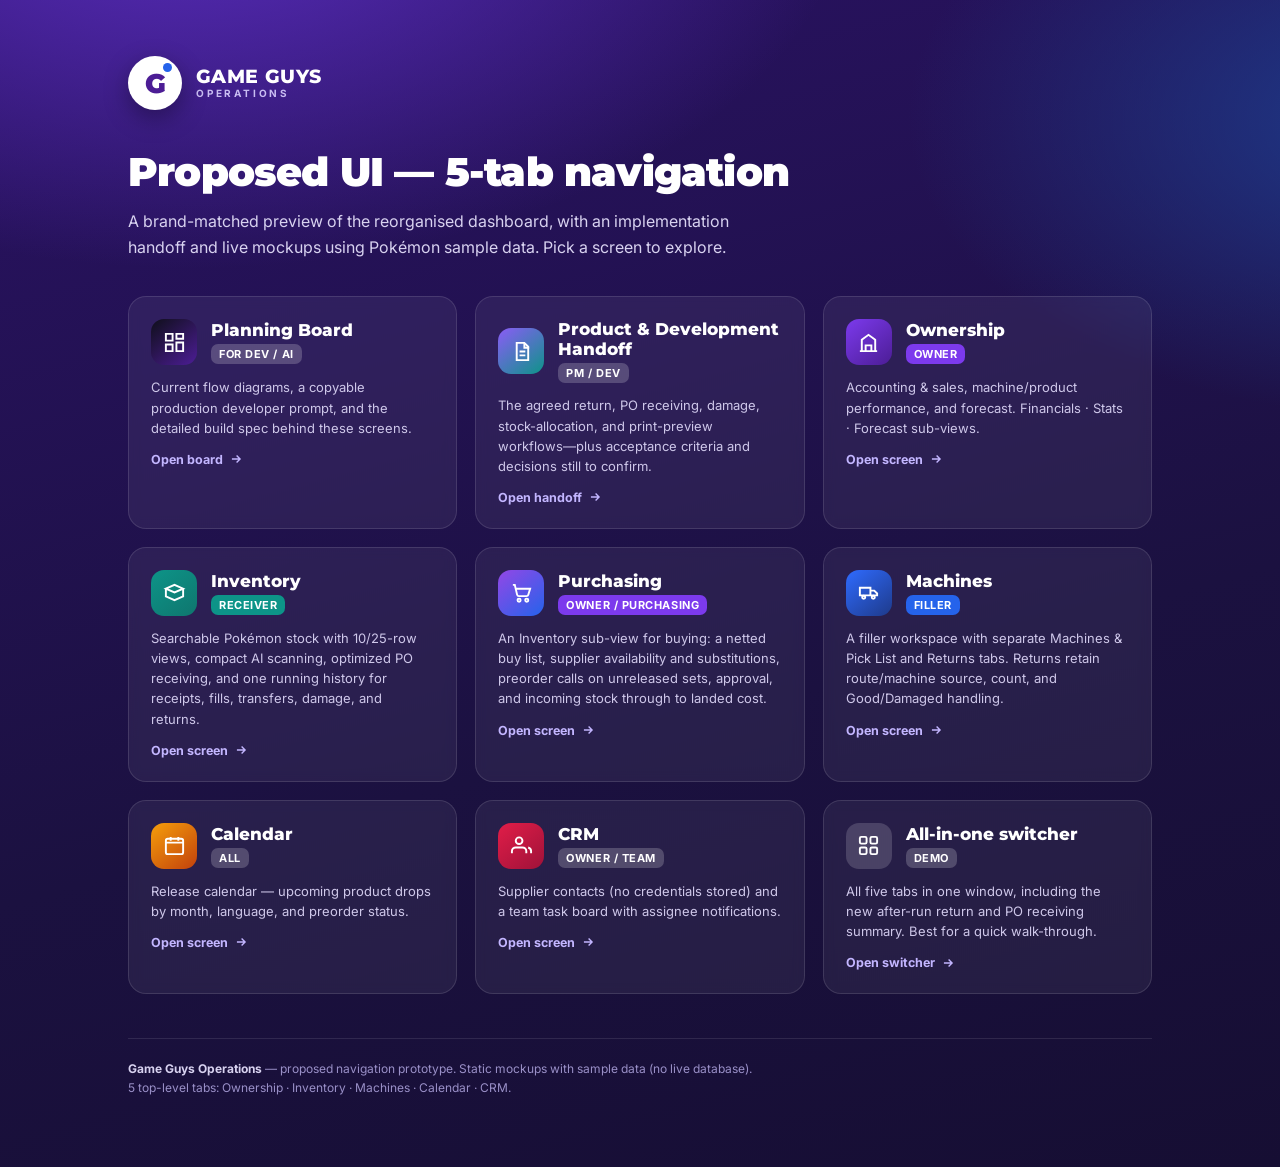
==== index.html @ aa7670f2 "Integrate purchasing flow and print notes" ====
<!DOCTYPE html>
<html lang="en">
<head>
<meta charset="utf-8" />
<meta name="viewport" content="width=device-width, initial-scale=1" />
<title>Game Guys Operations — Proposed UI</title>
<link rel="preconnect" href="https://fonts.googleapis.com">
<link rel="preconnect" href="https://fonts.gstatic.com" crossorigin>
<link href="https://fonts.googleapis.com/css2?family=Montserrat:wght@600;700;800;900&family=Inter:wght@400;500;600;700&display=swap" rel="stylesheet">
<style>
  :root{
    --purple:#6d28d9;--purple-2:#7c3aed;--purple-deep:#4c1d95;--indigo:#3b1d8f;
    --purple-soft:#f3efff;--purple-line:#e7ddfb;
    --blue:#2563eb;--blue-soft:#e8f0ff;
    --surface:#fff;--line:#e7e9ef;--fg:#1a1f39;--fg2:#5d6379;--fg3:#9a9fb2;
    --teal:#0d9488;--green:#16a34a;--amber:#f59e0b;
    --font:"Inter",-apple-system,BlinkMacSystemFont,"Segoe UI",sans-serif;
    --display:"Montserrat","Inter",-apple-system,"Segoe UI",sans-serif;
  }
  *{box-sizing:border-box}
  body{margin:0;min-height:100vh;font-family:var(--font);color:#fff;-webkit-font-smoothing:antialiased;
    background:radial-gradient(1200px 700px at 15% -10%,#5b2ec0 0,transparent 55%),
               radial-gradient(1000px 600px at 110% 10%,#1e3a8a 0,transparent 50%),
               linear-gradient(165deg,#2a1264,#1b1140 60%,#160e33)}
  .wrap{max-width:1080px;margin:0 auto;padding:56px 28px 70px}
  .brand{display:flex;align-items:center;gap:14px;margin-bottom:40px}
  .mark{width:54px;height:54px;border-radius:50%;background:#fff;display:flex;align-items:center;justify-content:center;position:relative;box-shadow:0 8px 24px rgba(0,0,0,.35)}
  .mark span{font-family:var(--display);font-weight:900;font-size:27px;color:var(--purple-deep)}
  .mark i{position:absolute;top:7px;right:10px;width:9px;height:9px;border-radius:50%;background:var(--blue)}
  .brand .nm{font-family:var(--display);font-weight:800;font-size:19px;letter-spacing:.02em;line-height:1.1}
  .brand .sb{font-size:10px;font-weight:700;letter-spacing:.28em;color:#c9bdf2}
  h1{font-family:var(--display);font-weight:900;font-size:40px;letter-spacing:-.02em;margin:0 0 12px;max-width:760px;line-height:1.08}
  .lede{font-size:16px;color:#d8d2f0;max-width:640px;line-height:1.6;margin-bottom:36px}
  .grid{display:grid;grid-template-columns:repeat(auto-fill,minmax(300px,1fr));gap:18px}
  a.card{display:block;text-decoration:none;color:inherit;background:rgba(255,255,255,.06);border:1px solid rgba(255,255,255,.12);border-radius:18px;padding:22px;backdrop-filter:blur(6px);transition:transform .15s ease,background .15s ease,border-color .15s ease}
  a.card:hover{transform:translateY(-3px);background:rgba(255,255,255,.11);border-color:rgba(255,255,255,.28)}
  .row{display:flex;align-items:center;gap:14px;margin-bottom:12px}
  .ic{width:46px;height:46px;border-radius:13px;display:flex;align-items:center;justify-content:center;flex:0 0 auto}
  .ic svg{width:23px;height:23px;stroke:#fff;fill:none;stroke-width:2}
  .i-own{background:linear-gradient(140deg,#7c3aed,#4c1d95)}
  .i-inv{background:linear-gradient(140deg,#0d9488,#0f766e)}
  .i-mac{background:linear-gradient(140deg,#2f6bff,#1e3a8a)}
  .i-misc{background:linear-gradient(140deg,#f59e0b,#c2410c)}
  .i-crm{background:linear-gradient(140deg,#e11d48,#9f1239)}
  .i-hand{background:linear-gradient(140deg,#8b5cf6,#0d9488)}
  .i-pur{background:linear-gradient(140deg,#9347e6,#2563eb)}
  .i-all{background:rgba(255,255,255,.16)}
  .tt{font-family:var(--display);font-weight:800;font-size:17px}
  .who{font-size:11px;font-weight:700;letter-spacing:.05em;padding:3px 8px;border-radius:7px;color:#fff;display:inline-block;margin-top:4px}
  .w-owner{background:var(--purple-2)}.w-recv{background:var(--teal)}.w-filler{background:var(--blue)}.w-all{background:rgba(255,255,255,.2)}
  .desc{font-size:13px;color:#cfc8ea;line-height:1.55}
  .go{display:inline-flex;align-items:center;gap:6px;font-size:12.5px;font-weight:700;color:#c3b6ff;margin-top:14px}
  .go svg{width:14px;height:14px;stroke:currentColor;fill:none;stroke-width:2.4}
  .foot{margin-top:44px;font-size:12px;color:#9a90c8;border-top:1px solid rgba(255,255,255,.1);padding-top:20px;line-height:1.6}
  .foot b{color:#d8d2f0}
  @media (max-width:620px){
    html,body{overflow-x:hidden;max-width:100%}
    .wrap{padding:34px 16px 50px;max-width:100%}
    h1{font-size:22px;overflow-wrap:anywhere;max-width:100%}
    .lede{font-size:14px;max-width:100%;overflow-wrap:anywhere}
    .brand{margin-bottom:24px;gap:10px}
    .mark{width:44px;height:44px}.mark span{font-size:22px}
    .grid{grid-template-columns:1fr}
    a.card{padding:16px;backdrop-filter:none}
    .desc{overflow-wrap:anywhere}
  }
</style>
</head>
<body>
<div class="wrap">
  <div class="brand">
    <div class="mark"><span>G</span><i></i></div>
    <div><div class="nm">GAME GUYS</div><div class="sb">OPERATIONS</div></div>
  </div>

  <h1>Proposed UI — 5-tab navigation</h1>
  <p class="lede">A brand-matched preview of the reorganised dashboard, with an implementation handoff and live mockups using Pokémon sample data. Pick a screen to explore.</p>

  <div class="grid">
    <a class="card" href="board.html">
      <div class="row"><div class="ic" style="background:linear-gradient(140deg,#0f0f1a,#4c1d95)"><svg viewBox="0 0 24 24"><path d="M3 3h7v7H3zM14 3h7v5h-7zM14 12h7v9h-7zM3 14h7v7H3z"/></svg></div>
        <div><div class="tt">Planning Board</div><span class="who w-all">FOR DEV / AI</span></div></div>
      <div class="desc">Current flow diagrams, a copyable production developer prompt, and the detailed build spec behind these screens.</div>
      <span class="go">Open board <svg viewBox="0 0 24 24"><path d="M5 12h14M13 6l6 6-6 6"/></svg></span>
    </a>

    <a class="card" href="handoff.html">
      <div class="row"><div class="ic i-hand"><svg viewBox="0 0 24 24"><path d="M7 3h8l4 4v14H7z"/><path d="M15 3v5h5M10 12h6M10 16h6"/></svg></div>
        <div><div class="tt">Product &amp; Development Handoff</div><span class="who w-all">PM / DEV</span></div></div>
      <div class="desc">The agreed return, PO receiving, damage, stock-allocation, and print-preview workflows—plus acceptance criteria and decisions still to confirm.</div>
      <span class="go">Open handoff <svg viewBox="0 0 24 24"><path d="M5 12h14M13 6l6 6-6 6"/></svg></span>
    </a>

    <a class="card" href="ownership.html">
      <div class="row"><div class="ic i-own"><svg viewBox="0 0 24 24"><path d="M3 21h18M5 21V9l7-5 7 5v12M9 21v-6h6v6"/></svg></div>
        <div><div class="tt">Ownership</div><span class="who w-owner">OWNER</span></div></div>
      <div class="desc">Accounting &amp; sales, machine/product performance, and forecast. Financials · Stats · Forecast sub-views.</div>
      <span class="go">Open screen <svg viewBox="0 0 24 24"><path d="M5 12h14M13 6l6 6-6 6"/></svg></span>
    </a>

    <a class="card" href="inventory.html">
      <div class="row"><div class="ic i-inv"><svg viewBox="0 0 24 24"><path d="M3 8l9-4 9 4-9 4-9-4zM3 8v8l9 4 9-4V8"/></svg></div>
        <div><div class="tt">Inventory</div><span class="who w-recv">RECEIVER</span></div></div>
      <div class="desc">Searchable Pokémon stock with 10/25-row views, compact AI scanning, optimized PO receiving, and one running history for receipts, fills, transfers, damage, and returns.</div>
      <span class="go">Open screen <svg viewBox="0 0 24 24"><path d="M5 12h14M13 6l6 6-6 6"/></svg></span>
    </a>

    <a class="card" href="purchasing-flow.html">
      <div class="row"><div class="ic i-pur"><svg viewBox="0 0 24 24"><path d="M3 4h2l2.4 10.2a2 2 0 0 0 2 1.6h7.7a2 2 0 0 0 2-1.5L21 8H6"/><circle cx="9.5" cy="20" r="1.6"/><circle cx="17.5" cy="20" r="1.6"/></svg></div>
        <div><div class="tt">Purchasing</div><span class="who w-owner">OWNER / PURCHASING</span></div></div>
      <div class="desc">An Inventory sub-view for buying: a netted buy list, supplier availability and substitutions, preorder calls on unreleased sets, approval, and incoming stock through to landed cost.</div>
      <span class="go">Open screen <svg viewBox="0 0 24 24"><path d="M5 12h14M13 6l6 6-6 6"/></svg></span>
    </a>

    <a class="card" href="machines.html">
      <div class="row"><div class="ic i-mac"><svg viewBox="0 0 24 24"><path d="M3 7h11v8H3zM14 10h4l3 3v2h-7z"/><circle cx="7" cy="17" r="1.6"/><circle cx="17" cy="17" r="1.6"/></svg></div>
        <div><div class="tt">Machines</div><span class="who w-filler">FILLER</span></div></div>
      <div class="desc">A filler workspace with separate Machines &amp; Pick List and Returns tabs. Returns retain route/machine source, count, and Good/Damaged handling.</div>
      <span class="go">Open screen <svg viewBox="0 0 24 24"><path d="M5 12h14M13 6l6 6-6 6"/></svg></span>
    </a>

    <a class="card" href="miscellaneous.html">
      <div class="row"><div class="ic i-misc"><svg viewBox="0 0 24 24"><rect x="3" y="5" width="18" height="16" rx="2"/><path d="M3 9h18M8 3v4M16 3v4"/></svg></div>
        <div><div class="tt">Calendar</div><span class="who w-all">ALL</span></div></div>
      <div class="desc">Release calendar — upcoming product drops by month, language, and preorder status.</div>
      <span class="go">Open screen <svg viewBox="0 0 24 24"><path d="M5 12h14M13 6l6 6-6 6"/></svg></span>
    </a>

    <a class="card" href="crm.html">
      <div class="row"><div class="ic i-crm"><svg viewBox="0 0 24 24"><path d="M17 20v-2a4 4 0 0 0-4-4H6a4 4 0 0 0-4 4v2"/><circle cx="9.5" cy="7" r="3.5"/><path d="M22 20v-2a4 4 0 0 0-3-3.9"/></svg></div>
        <div><div class="tt">CRM</div><span class="who w-all">OWNER / TEAM</span></div></div>
      <div class="desc">Supplier contacts (no credentials stored) and a team task board with assignee notifications.</div>
      <span class="go">Open screen <svg viewBox="0 0 24 24"><path d="M5 12h14M13 6l6 6-6 6"/></svg></span>
    </a>

    <a class="card" href="all-in-one.html">
      <div class="row"><div class="ic i-all"><svg viewBox="0 0 24 24"><rect x="3" y="3" width="7" height="7" rx="1.5"/><rect x="14" y="3" width="7" height="7" rx="1.5"/><rect x="3" y="14" width="7" height="7" rx="1.5"/><rect x="14" y="14" width="7" height="7" rx="1.5"/></svg></div>
        <div><div class="tt">All-in-one switcher</div><span class="who w-all">DEMO</span></div></div>
      <div class="desc">All five tabs in one window, including the new after-run return and PO receiving summary. Best for a quick walk-through.</div>
      <span class="go">Open switcher <svg viewBox="0 0 24 24"><path d="M5 12h14M13 6l6 6-6 6"/></svg></span>
    </a>
  </div>

  <div class="foot">
    <b>Game Guys Operations</b> — proposed navigation prototype. Static mockups with sample data (no live database).<br>
    5 top-level tabs: Ownership · Inventory · Machines · Calendar · CRM.
  </div>
</div>
</body>
</html>
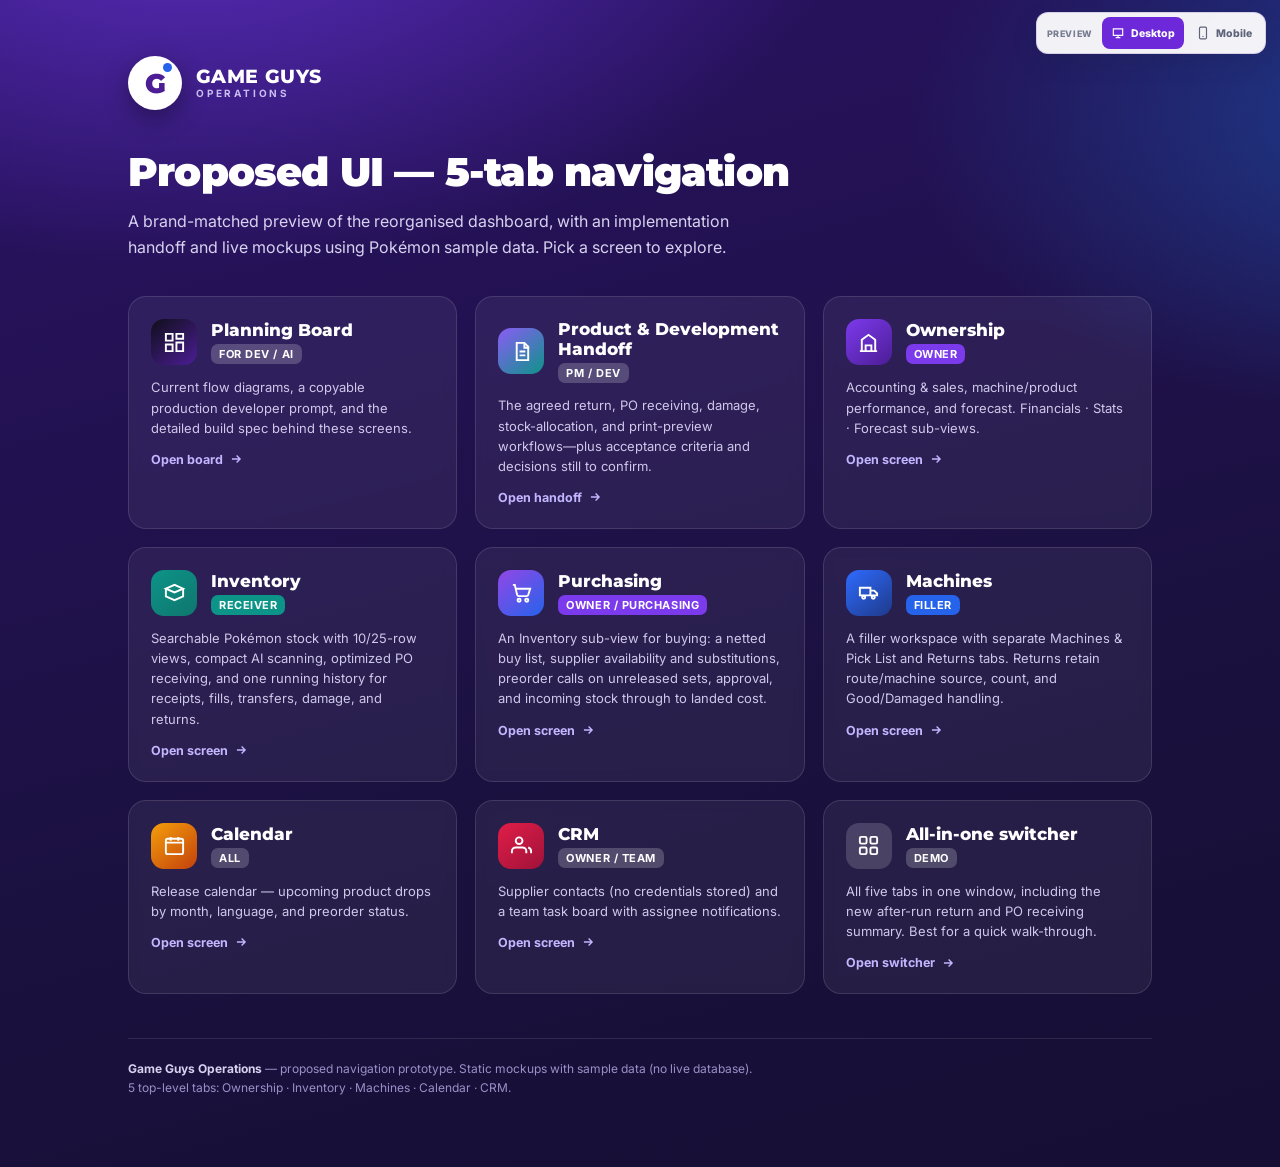
==== commit b565bc4a: "Add responsive desktop and mobile proposal views" ====
--- a/index.html
+++ b/index.html
@@ -7,6 +7,8 @@
 <link rel="preconnect" href="https://fonts.googleapis.com">
 <link rel="preconnect" href="https://fonts.gstatic.com" crossorigin>
 <link href="https://fonts.googleapis.com/css2?family=Montserrat:wght@600;700;800;900&family=Inter:wght@400;500;600;700&display=swap" rel="stylesheet">
+<link rel="stylesheet" href="device-preview.css">
+<script src="device-preview.js" defer></script>
 <style>
   :root{
     --purple:#6d28d9;--purple-2:#7c3aed;--purple-deep:#4c1d95;--indigo:#3b1d8f;
@@ -105,7 +107,7 @@
       <span class="go">Open screen <svg viewBox="0 0 24 24"><path d="M5 12h14M13 6l6 6-6 6"/></svg></span>
     </a>
 
-    <a class="card" href="purchasing-flow.html">
+    <a class="card" href="inventory.html#purchasing">
       <div class="row"><div class="ic i-pur"><svg viewBox="0 0 24 24"><path d="M3 4h2l2.4 10.2a2 2 0 0 0 2 1.6h7.7a2 2 0 0 0 2-1.5L21 8H6"/><circle cx="9.5" cy="20" r="1.6"/><circle cx="17.5" cy="20" r="1.6"/></svg></div>
         <div><div class="tt">Purchasing</div><span class="who w-owner">OWNER / PURCHASING</span></div></div>
       <div class="desc">An Inventory sub-view for buying: a netted buy list, supplier availability and substitutions, preorder calls on unreleased sets, approval, and incoming stock through to landed cost.</div>
--- a/device-preview.css
+++ b/device-preview.css
@@ -0,0 +1,214 @@
+:root{
+  --device-preview-purple:#6d28d9;
+  --device-preview-ink:#1a1f39;
+  --device-preview-line:#ddd8eb;
+}
+
+.device-preview-switch{
+  position:fixed;
+  top:12px;
+  right:14px;
+  z-index:95;
+  display:flex;
+  align-items:center;
+  gap:3px;
+  padding:4px;
+  border:1px solid rgba(76,29,149,.16);
+  border-radius:12px;
+  background:rgba(255,255,255,.94);
+  box-shadow:0 8px 24px rgba(26,31,57,.16);
+  backdrop-filter:blur(10px);
+  font-family:"Inter",-apple-system,BlinkMacSystemFont,"Segoe UI",sans-serif;
+}
+.device-preview-switch::before{
+  content:"Preview";
+  padding:0 6px;
+  color:#777d91;
+  font-size:9px;
+  font-weight:800;
+  letter-spacing:.07em;
+  text-transform:uppercase;
+}
+.device-preview-switch button{
+  display:inline-flex;
+  min-height:32px;
+  align-items:center;
+  gap:6px;
+  border:0;
+  border-radius:8px;
+  background:transparent;
+  color:#5d6379;
+  padding:7px 9px;
+  font:800 10.5px "Inter",-apple-system,BlinkMacSystemFont,"Segoe UI",sans-serif;
+  cursor:pointer;
+}
+.device-preview-switch button svg{width:14px;height:14px;fill:none;stroke:currentColor;stroke-width:2}
+.device-preview-switch button:hover{background:#f3efff;color:var(--device-preview-purple)}
+.device-preview-switch button[aria-pressed="true"]{background:var(--device-preview-purple);color:#fff}
+
+.device-preview-stage{
+  position:fixed;
+  inset:0;
+  z-index:90;
+  display:grid;
+  place-items:center;
+  padding:64px 20px 22px;
+  background:
+    radial-gradient(900px 460px at 20% -10%,rgba(109,40,217,.18),transparent 60%),
+    #e9eaf0;
+}
+.device-preview-frame{
+  width:390px;
+  max-width:100%;
+  height:calc(100vh - 92px);
+  min-height:560px;
+  max-height:844px;
+  overflow:hidden;
+  border:8px solid #1e2030;
+  border-radius:30px;
+  background:#fff;
+  box-shadow:0 26px 70px rgba(24,20,45,.35);
+}
+.device-preview-frame iframe{display:block;width:100%;height:100%;border:0;background:#eef0f5}
+.device-preview-caption{
+  position:absolute;
+  left:18px;
+  bottom:18px;
+  max-width:250px;
+  color:#666b7e;
+  font:600 10.5px/1.45 "Inter",-apple-system,BlinkMacSystemFont,"Segoe UI",sans-serif;
+}
+.device-preview-caption b{display:block;color:var(--device-preview-ink);font-size:11.5px;margin-bottom:2px}
+body.device-preview-active{overflow:hidden!important}
+html.device-embed .device-preview-switch{display:none!important}
+
+@media print{
+  .device-preview-switch,.device-preview-stage{display:none!important}
+}
+
+@media (max-width:860px){
+  .device-preview-switch{display:none}
+  .side{
+    width:100%;
+    max-width:100vw;
+    overflow:hidden!important;
+  }
+  .side .nav{
+    min-width:0;
+    overflow-x:auto;
+    overscroll-behavior-x:contain;
+    scrollbar-width:none;
+    -webkit-overflow-scrolling:touch;
+  }
+  .side .nav::-webkit-scrollbar,.subtabs::-webkit-scrollbar,.machine-tabs::-webkit-scrollbar{display:none}
+  .subtabs,.machine-tabs{
+    max-width:100%;
+    overflow-x:auto;
+    overscroll-behavior-x:contain;
+    scrollbar-width:none;
+    scroll-snap-type:x proximity;
+  }
+  .subtabs button,.subtabs a,.machine-tabs button{scroll-snap-align:start}
+  .head-actions{max-width:100%}
+  button,a,select,input{touch-action:manipulation}
+  .tw,.stock-table-wrap,.history-table-wrap,.edit-table,.receipt-table{
+    max-width:100%;
+    overflow-x:auto!important;
+    -webkit-overflow-scrolling:touch;
+  }
+  .tw::after,.stock-table-wrap::after,.history-table-wrap::after{
+    content:"Swipe table to see more →";
+    display:block;
+    position:sticky;
+    left:0;
+    width:max-content;
+    padding:7px 11px 9px;
+    color:#8a8fa1;
+    font-size:9px;
+    font-weight:700;
+  }
+  .modal-overlay,.scan-overlay{overscroll-behavior:contain}
+}
+
+@media (max-width:520px){
+  .content{padding:12px!important}
+  .head{gap:10px!important}
+  .head-actions{width:100%;display:grid!important;grid-template-columns:1fr 1fr!important;gap:7px!important}
+  .head-actions>*{min-width:0;justify-content:center}
+  .head-actions .syncchip{grid-column:1/-1}
+  .card{padding:14px;border-radius:13px}
+  .subtabs{margin-bottom:14px!important}
+  .subtabs button,.subtabs a,.machine-tabs button{min-height:42px;padding:10px 12px!important}
+  .modal-overlay,.scan-overlay{
+    align-items:flex-end!important;
+    padding:0!important;
+  }
+  .modal-card,.scan-dialog{
+    width:100%!important;
+    max-height:92dvh!important;
+    border-radius:18px 18px 0 0!important;
+  }
+  .modal-head,.scan-dialog-head{padding:15px!important}
+  .modal-body,.scan-dialog-body{padding:15px!important}
+  .modal-actions,.scan-dialog-actions{display:grid!important;grid-template-columns:1fr 1fr!important}
+  .modal-actions button,.scan-dialog-actions button{min-height:42px}
+  .po-workspace{border-radius:13px}
+  .po-tabs{overflow-x:auto;padding:0 10px!important;scrollbar-width:none}
+  .po-tabs button{white-space:nowrap;min-height:42px}
+  .panel-actions{align-items:stretch!important}
+  .panel-actions button{min-height:42px}
+  .allocation-edit{min-width:160px}
+  .device-preview-caption{display:none}
+  .device-card-wrap{overflow:visible!important}
+  .device-card-wrap::after{display:none!important}
+  .device-card-table,
+  .device-card-table>tbody{
+    display:block!important;
+    width:100%!important;
+    min-width:0!important;
+    overflow:visible!important;
+    white-space:normal!important;
+  }
+  .device-card-table>thead{display:none!important}
+  .device-card-table>tbody>tr{
+    display:grid;
+    grid-template-columns:minmax(0,1fr) minmax(112px,.65fr);
+    gap:0 12px;
+    margin:0;
+    padding:12px 13px;
+    border-top:1px solid #eef0f4;
+    background:#fff;
+  }
+  .device-card-table>tbody>tr[hidden],
+  .device-card-table>tbody>tr.hide{display:none!important}
+  .device-card-table>tbody>tr>td{
+    display:flex!important;
+    min-width:0;
+    align-items:flex-start;
+    justify-content:space-between;
+    gap:10px;
+    border:0!important;
+    padding:7px 0!important;
+    text-align:right!important;
+    white-space:normal!important;
+  }
+  .device-card-table>tbody>tr>td::before{
+    content:attr(data-device-label);
+    flex:0 0 auto;
+    color:#9a9fb2;
+    font:800 8.5px/1.35 "Inter",-apple-system,BlinkMacSystemFont,"Segoe UI",sans-serif;
+    letter-spacing:.04em;
+    text-align:left;
+    text-transform:uppercase;
+  }
+  .device-card-table>tbody>tr>td:first-child,
+  .device-card-table>tbody>tr>td.device-card-wide{
+    grid-column:1/-1;
+    text-align:left!important;
+  }
+  .device-card-table>tbody>tr>td:first-child::before,
+  .device-card-table>tbody>tr>td.device-card-wide::before{display:none}
+  .device-card-table .stock-group-row{display:block!important;background:#f5f1ff}
+  .device-card-table .stock-group-row td{display:block!important;text-align:left!important}
+  .device-card-table .btn-row,.device-card-table .po-actions{justify-content:flex-end;flex-wrap:wrap}
+}
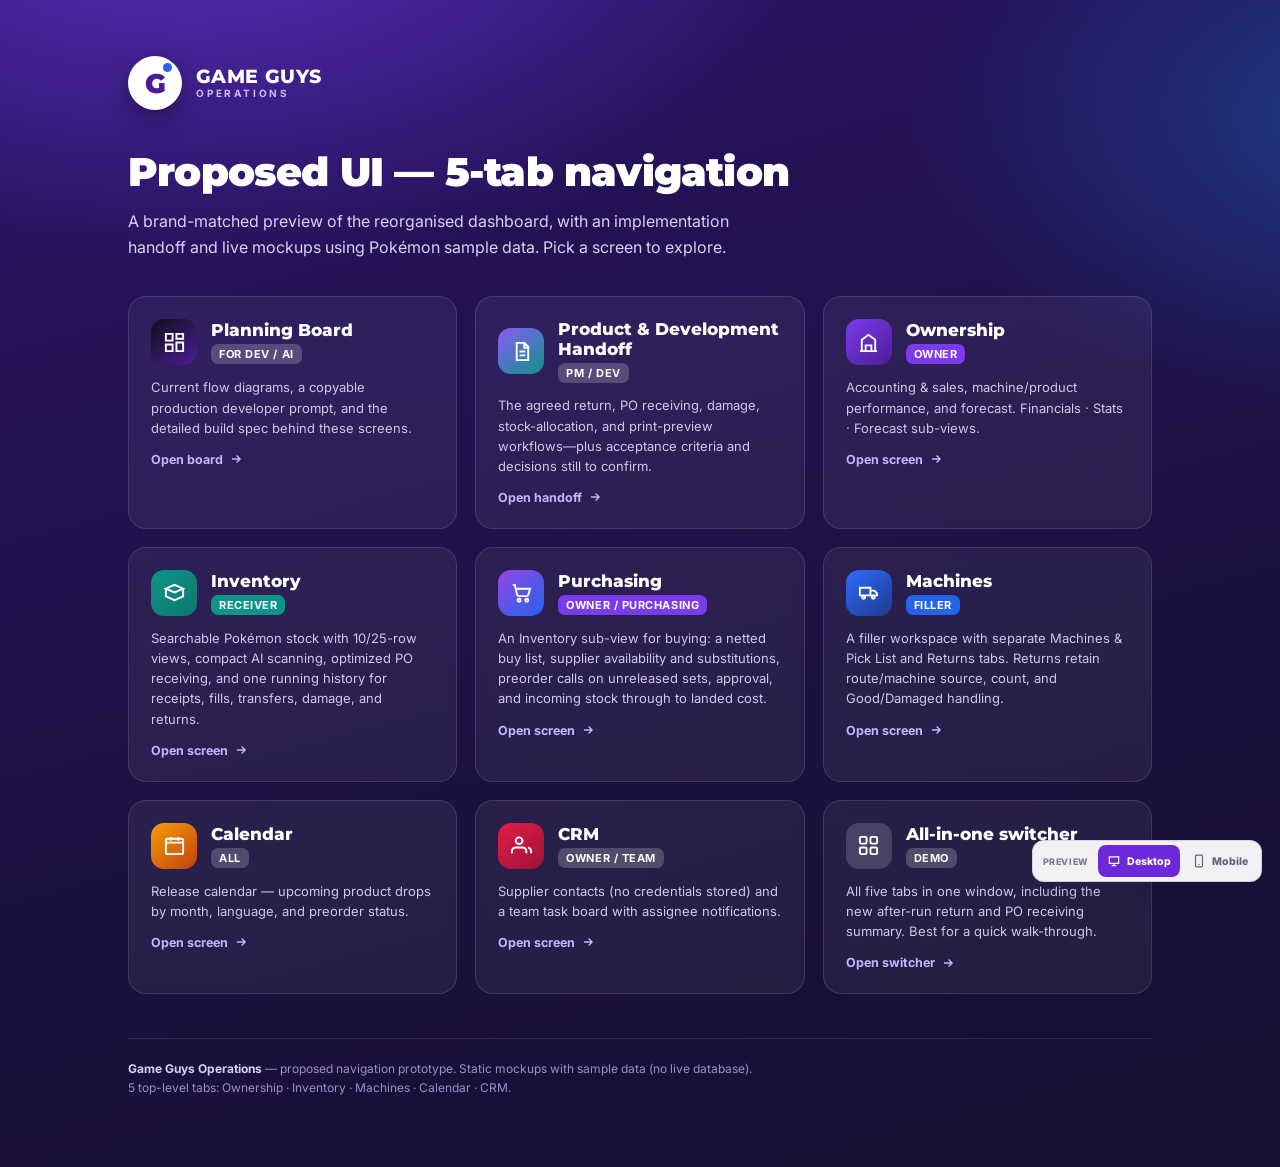
==== commit af5f4e48: "Rework mobile navigation and task layouts" ====
--- a/index.html
+++ b/index.html
@@ -7,8 +7,6 @@
 <link rel="preconnect" href="https://fonts.googleapis.com">
 <link rel="preconnect" href="https://fonts.gstatic.com" crossorigin>
 <link href="https://fonts.googleapis.com/css2?family=Montserrat:wght@600;700;800;900&family=Inter:wght@400;500;600;700&display=swap" rel="stylesheet">
-<link rel="stylesheet" href="device-preview.css">
-<script src="device-preview.js" defer></script>
 <style>
   :root{
     --purple:#6d28d9;--purple-2:#7c3aed;--purple-deep:#4c1d95;--indigo:#3b1d8f;
@@ -67,6 +65,8 @@
     .desc{overflow-wrap:anywhere}
   }
 </style>
+<link rel="stylesheet" href="device-preview.css">
+<script src="device-preview.js" defer></script>
 </head>
 <body>
 <div class="wrap">
--- a/device-preview.css
+++ b/device-preview.css
@@ -6,8 +6,8 @@
 
 .device-preview-switch{
   position:fixed;
-  top:12px;
-  right:14px;
+  right:18px;
+  bottom:18px;
   z-index:95;
   display:flex;
   align-items:center;
@@ -88,69 +88,65 @@
 
 @media (max-width:860px){
   .device-preview-switch{display:none}
-  .side{
-    width:100%;
-    max-width:100vw;
-    overflow:hidden!important;
-  }
-  .side .nav{
-    min-width:0;
-    overflow-x:auto;
-    overscroll-behavior-x:contain;
-    scrollbar-width:none;
-    -webkit-overflow-scrolling:touch;
-  }
+  .side{width:100%;max-width:100vw;overflow:hidden!important}
+  .side .nav{min-width:0;overflow-x:auto;overscroll-behavior-x:contain;scrollbar-width:none;-webkit-overflow-scrolling:touch}
   .side .nav::-webkit-scrollbar,.subtabs::-webkit-scrollbar,.machine-tabs::-webkit-scrollbar{display:none}
-  .subtabs,.machine-tabs{
-    max-width:100%;
-    overflow-x:auto;
-    overscroll-behavior-x:contain;
-    scrollbar-width:none;
-    scroll-snap-type:x proximity;
-  }
+  .subtabs,.machine-tabs{max-width:100%;overflow-x:auto;overscroll-behavior-x:contain;scrollbar-width:none;scroll-snap-type:x proximity}
   .subtabs button,.subtabs a,.machine-tabs button{scroll-snap-align:start}
   .head-actions{max-width:100%}
   button,a,select,input{touch-action:manipulation}
-  .tw,.stock-table-wrap,.history-table-wrap,.edit-table,.receipt-table{
-    max-width:100%;
-    overflow-x:auto!important;
-    -webkit-overflow-scrolling:touch;
-  }
-  .tw::after,.stock-table-wrap::after,.history-table-wrap::after{
-    content:"Swipe table to see more →";
-    display:block;
-    position:sticky;
-    left:0;
-    width:max-content;
-    padding:7px 11px 9px;
-    color:#8a8fa1;
-    font-size:9px;
-    font-weight:700;
-  }
+  .tw,.stock-table-wrap,.history-table-wrap,.edit-table,.receipt-table{max-width:100%;overflow-x:auto!important;-webkit-overflow-scrolling:touch}
+  .tw::after,.stock-table-wrap::after,.history-table-wrap::after{content:"Swipe table to see more ->";display:block;position:sticky;left:0;width:max-content;padding:7px 11px 9px;color:#8a8fa1;font-size:9px;font-weight:700}
   .modal-overlay,.scan-overlay{overscroll-behavior:contain}
 }
 
+@media (max-width:700px){
+  html,body{max-width:100%;overflow-x:hidden!important}
+  .app{min-height:100dvh}
+  .side{position:sticky!important;top:0;z-index:70!important;display:flex;min-height:54px;padding:9px 14px!important;overflow:visible!important;box-shadow:0 5px 18px rgba(28,14,58,.18)}
+  .side .logo{gap:9px!important}
+  .side .logo .mark{width:34px!important;height:34px!important}
+  .side .logo .nm{font-size:12px!important;letter-spacing:.04em}
+  .side .nav{position:fixed;left:0;right:0;bottom:0;z-index:85;display:grid!important;grid-template-columns:repeat(5,minmax(0,1fr));width:100%;min-width:0;height:calc(66px + env(safe-area-inset-bottom));padding:6px 5px env(safe-area-inset-bottom);gap:2px!important;overflow:visible!important;border-top:1px solid rgba(255,255,255,.15);background:linear-gradient(155deg,#3b1d8f,#4c1d95 56%,#6d28d9);box-shadow:0 -8px 28px rgba(28,14,58,.2)}
+  .side .nav a{display:flex!important;min-width:0;min-height:54px;flex-direction:column;justify-content:center;gap:3px!important;padding:5px 2px!important;border-radius:10px!important;font-size:9px!important;line-height:1.05;text-align:center}
+  .side .nav a svg{width:19px!important;height:19px!important}
+  .side .nav a.active{background:rgba(255,255,255,.18)!important;color:#fff!important}
+  .side .nav a.sub{display:none!important}
+  .main .content{padding-bottom:calc(92px + env(safe-area-inset-bottom))!important}
+  .subtabs,.machine-tabs{position:sticky;top:54px;z-index:25;gap:5px!important;padding:4px!important;border:1px solid #e7e9ef!important;border-radius:12px;background:rgba(255,255,255,.96);box-shadow:0 5px 16px rgba(26,31,57,.07);backdrop-filter:blur(10px)}
+  .subtabs button,.subtabs a,.machine-tabs button{min-height:40px;padding:9px 12px!important;border:0!important;border-radius:9px!important;margin:0!important}
+  .subtabs button.on,.subtabs .on,.machine-tabs button.on{color:#fff!important;background:#6d28d9!important;box-shadow:0 4px 10px rgba(109,40,217,.18)}
+  .machine-tabs button.on{background:#2563eb!important}
+  h1{flex-wrap:wrap;line-height:1.18}
+  h1 .pill{font-size:8.5px;padding:4px 7px}
+  .subtitle{line-height:1.45}
+  .kpis,.k4{grid-template-columns:repeat(2,minmax(0,1fr))!important;gap:9px!important}
+  .kpi{padding:13px!important}
+  .kpi .v{font-size:20px!important}
+  .card.p0 .ph,.stock-card .ph,.history-card-head{align-items:flex-start!important;gap:6px;flex-direction:column}
+  input,select,textarea{font-size:16px!important}
+  button{min-height:40px}
+}
+
 @media (max-width:520px){
-  .content{padding:12px!important}
+  .content{padding:12px!important;padding-bottom:calc(90px + env(safe-area-inset-bottom))!important}
+  html.embed .content{padding:0 0 28px!important}
   .head{gap:10px!important}
+  .head .subtitle{font-size:11.5px}
   .head-actions{width:100%;display:grid!important;grid-template-columns:1fr 1fr!important;gap:7px!important}
   .head-actions>*{min-width:0;justify-content:center}
   .head-actions .syncchip{grid-column:1/-1}
   .card{padding:14px;border-radius:13px}
+  .kpis,.k4{grid-template-columns:repeat(2,minmax(0,1fr))!important}
+  .kpi .l{font-size:8.5px!important}.kpi .d{font-size:9.5px!important}
   .subtabs{margin-bottom:14px!important}
-  .subtabs button,.subtabs a,.machine-tabs button{min-height:42px;padding:10px 12px!important}
-  .modal-overlay,.scan-overlay{
-    align-items:flex-end!important;
-    padding:0!important;
-  }
-  .modal-card,.scan-dialog{
-    width:100%!important;
-    max-height:92dvh!important;
-    border-radius:18px 18px 0 0!important;
-  }
-  .modal-head,.scan-dialog-head{padding:15px!important}
+  .modal-overlay,.scan-overlay{align-items:flex-end!important;padding:0!important}
+  .modal-card,.scan-dialog{width:100%!important;max-height:92dvh!important;border-radius:18px 18px 0 0!important}
+  .modal-head,.scan-dialog-head{padding:15px!important;align-items:flex-start}
+  .modal-close,.scan-close{min-width:40px;width:40px!important;height:40px!important}
   .modal-body,.scan-dialog-body{padding:15px!important}
   .modal-actions,.scan-dialog-actions{display:grid!important;grid-template-columns:1fr 1fr!important}
+  .modal-actions>span{display:none!important}
   .modal-actions button,.scan-dialog-actions button{min-height:42px}
   .po-workspace{border-radius:13px}
   .po-tabs{overflow-x:auto;padding:0 10px!important;scrollbar-width:none}
@@ -159,56 +155,33 @@
   .panel-actions button{min-height:42px}
   .allocation-edit{min-width:160px}
   .device-preview-caption{display:none}
-  .device-card-wrap{overflow:visible!important}
+  .device-card-wrap{overflow:visible!important;background:#f6f7fb;padding:7px!important}
   .device-card-wrap::after{display:none!important}
-  .device-card-table,
-  .device-card-table>tbody{
-    display:block!important;
-    width:100%!important;
-    min-width:0!important;
-    overflow:visible!important;
-    white-space:normal!important;
-  }
+  .device-card-table,.device-card-table>tbody{display:block!important;width:100%!important;min-width:0!important;overflow:visible!important;white-space:normal!important}
   .device-card-table>thead{display:none!important}
-  .device-card-table>tbody>tr{
-    display:grid;
-    grid-template-columns:minmax(0,1fr) minmax(112px,.65fr);
-    gap:0 12px;
-    margin:0;
-    padding:12px 13px;
-    border-top:1px solid #eef0f4;
-    background:#fff;
-  }
-  .device-card-table>tbody>tr[hidden],
-  .device-card-table>tbody>tr.hide{display:none!important}
-  .device-card-table>tbody>tr>td{
-    display:flex!important;
-    min-width:0;
-    align-items:flex-start;
-    justify-content:space-between;
-    gap:10px;
-    border:0!important;
-    padding:7px 0!important;
-    text-align:right!important;
-    white-space:normal!important;
-  }
-  .device-card-table>tbody>tr>td::before{
-    content:attr(data-device-label);
-    flex:0 0 auto;
-    color:#9a9fb2;
-    font:800 8.5px/1.35 "Inter",-apple-system,BlinkMacSystemFont,"Segoe UI",sans-serif;
-    letter-spacing:.04em;
-    text-align:left;
-    text-transform:uppercase;
-  }
-  .device-card-table>tbody>tr>td:first-child,
-  .device-card-table>tbody>tr>td.device-card-wide{
-    grid-column:1/-1;
-    text-align:left!important;
-  }
-  .device-card-table>tbody>tr>td:first-child::before,
-  .device-card-table>tbody>tr>td.device-card-wide::before{display:none}
-  .device-card-table .stock-group-row{display:block!important;background:#f5f1ff}
-  .device-card-table .stock-group-row td{display:block!important;text-align:left!important}
+  .device-card-table>tbody>tr{display:block;margin:0 0 9px;padding:11px 13px;overflow:hidden;border:1px solid #e7e9ef;border-radius:12px;background:#fff;box-shadow:0 2px 8px rgba(26,31,57,.04)}
+  .device-card-table>tbody>tr:last-child{margin-bottom:0}
+  .device-card-table>tbody>tr[hidden],.device-card-table>tbody>tr.hide{display:none!important}
+  .device-card-table>tbody>tr>td{display:flex!important;min-width:0;align-items:flex-start;justify-content:space-between;gap:10px;border:0!important;padding:8px 0!important;text-align:right!important;white-space:normal!important}
+  .device-card-table>tbody>tr>td+td{border-top:1px dashed #eef0f4!important}
+  .device-card-table>tbody>tr>td::before{content:attr(data-device-label);flex:0 0 auto;color:#9a9fb2;font:800 8.5px/1.35 "Inter",-apple-system,BlinkMacSystemFont,"Segoe UI",sans-serif;letter-spacing:.04em;text-align:left;text-transform:uppercase}
+  .device-card-table>tbody>tr>td:first-child,.device-card-table>tbody>tr>td.device-card-wide{display:block!important;text-align:left!important;padding-bottom:10px!important}
+  .device-card-table>tbody>tr>td:first-child::before,.device-card-table>tbody>tr>td.device-card-wide::before{display:none}
+  .device-card-table .stock-group-row{display:block!important;background:#f5f1ff;border-color:#e7ddfb;box-shadow:none}
+  .device-card-table .stock-group-row td{display:block!important;text-align:left!important;padding:6px 0!important}
   .device-card-table .btn-row,.device-card-table .po-actions{justify-content:flex-end;flex-wrap:wrap}
+  .device-card-table td button{min-height:40px}
+  .device-card-table td:last-child button:only-child{width:100%}
+  .manual-stock-form,.product-form,.cost-form,.approval-summary,.form-grid,.manual-add-grid{grid-template-columns:1fr!important}
+  .manual-stock-form .wide,.product-form .wide,.cost-form .wide,.form-field.wide{grid-column:auto!important}
+  .receipt-balance{grid-template-columns:1fr!important}
+  .return-route-picker,.return-route-picker select,.return-start,.return-confirm{width:100%!important}
+  .genbar,.pltoolbar{align-items:flex-start!important;padding:12px!important}
+  .genbar .gt,.pltoolbar span{font-size:10.5px!important;line-height:1.45}
+  .addrow{padding:12px!important}
+  .addrow .field,.addrow .qtyf,.addrow .addbtn2{width:100%!important;flex:1 1 100%!important}
+  .print-shell{margin:0!important}
+  .print-overlay{padding:0!important;align-items:flex-end}
+  .print-tools{border-radius:16px 16px 0 0!important;padding:12px!important}
+  .printcard{border-radius:0!important}
 }
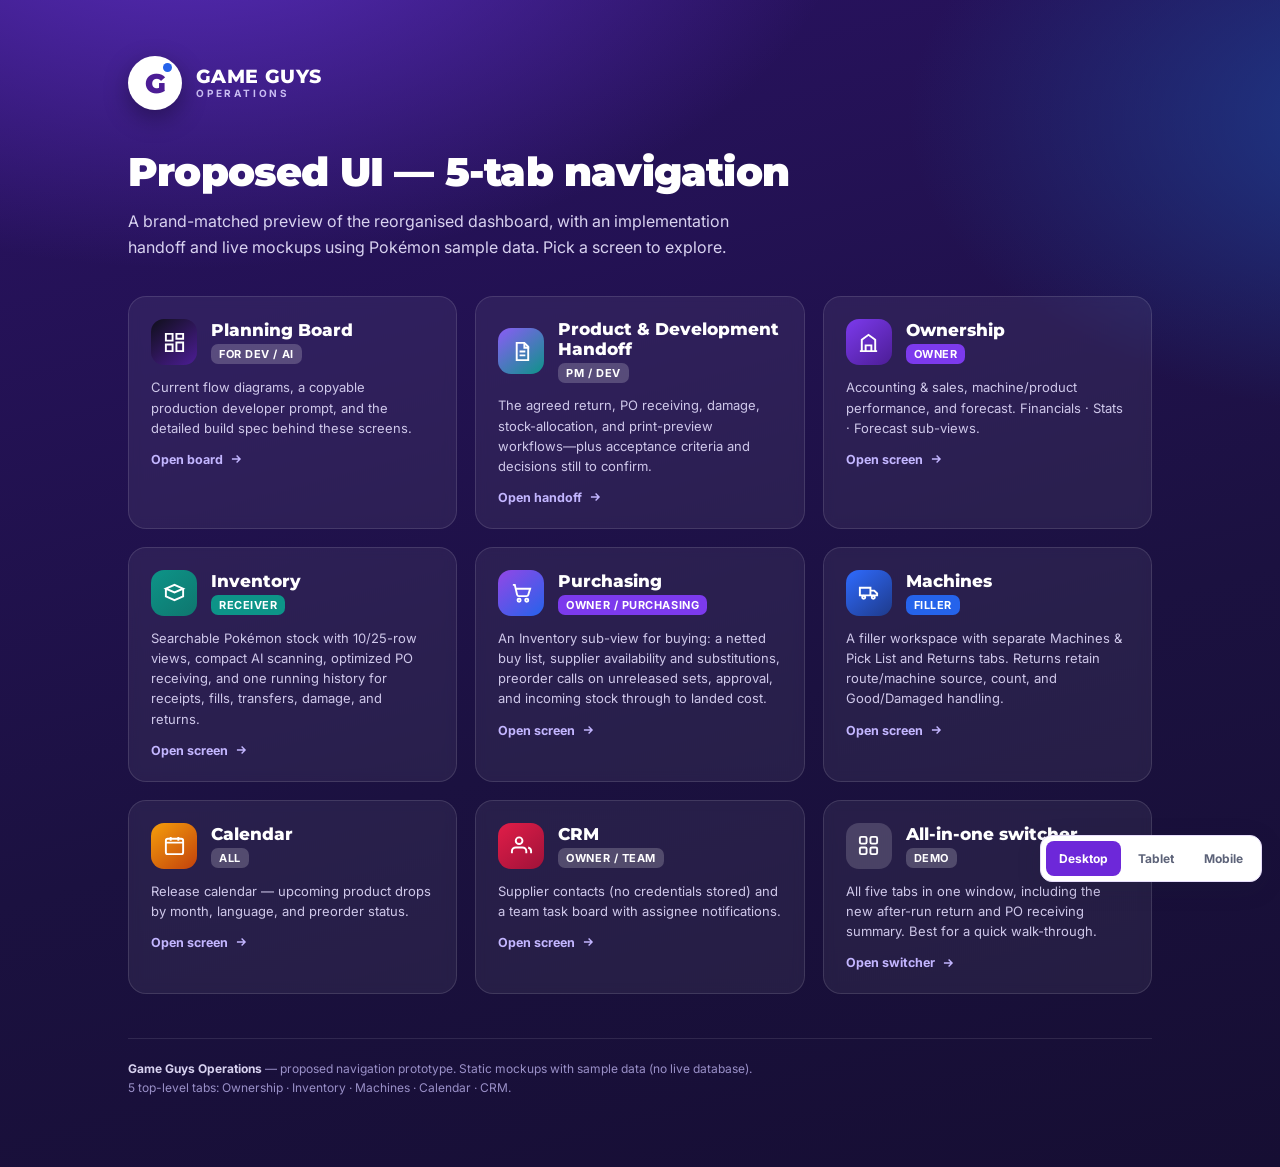
==== commit 3a160cfc: "Improve responsive layouts and streamline mobile purchasing" ====
--- a/index.html
+++ b/index.html
@@ -65,8 +65,8 @@
     .desc{overflow-wrap:anywhere}
   }
 </style>
-<link rel="stylesheet" href="device-preview.css">
-<script src="device-preview.js" defer></script>
+<link rel="stylesheet" href="device-preview.css?v=20260924.1">
+<script src="device-preview.js?v=20260924.1" defer></script>
 </head>
 <body>
 <div class="wrap">
--- a/device-preview.css
+++ b/device-preview.css
@@ -1,187 +1,348 @@
-:root{
-  --device-preview-purple:#6d28d9;
-  --device-preview-ink:#1a1f39;
-  --device-preview-line:#ddd8eb;
-}
-
-.device-preview-switch{
-  position:fixed;
-  right:18px;
-  bottom:18px;
-  z-index:95;
-  display:flex;
-  align-items:center;
-  gap:3px;
-  padding:4px;
-  border:1px solid rgba(76,29,149,.16);
-  border-radius:12px;
-  background:rgba(255,255,255,.94);
-  box-shadow:0 8px 24px rgba(26,31,57,.16);
-  backdrop-filter:blur(10px);
-  font-family:"Inter",-apple-system,BlinkMacSystemFont,"Segoe UI",sans-serif;
-}
-.device-preview-switch::before{
-  content:"Preview";
-  padding:0 6px;
-  color:#777d91;
-  font-size:9px;
-  font-weight:800;
-  letter-spacing:.07em;
-  text-transform:uppercase;
-}
-.device-preview-switch button{
-  display:inline-flex;
-  min-height:32px;
-  align-items:center;
-  gap:6px;
-  border:0;
-  border-radius:8px;
-  background:transparent;
-  color:#5d6379;
-  padding:7px 9px;
-  font:800 10.5px "Inter",-apple-system,BlinkMacSystemFont,"Segoe UI",sans-serif;
-  cursor:pointer;
-}
-.device-preview-switch button svg{width:14px;height:14px;fill:none;stroke:currentColor;stroke-width:2}
-.device-preview-switch button:hover{background:#f3efff;color:var(--device-preview-purple)}
-.device-preview-switch button[aria-pressed="true"]{background:var(--device-preview-purple);color:#fff}
-
-.device-preview-stage{
-  position:fixed;
-  inset:0;
-  z-index:90;
-  display:grid;
-  place-items:center;
-  padding:64px 20px 22px;
-  background:
-    radial-gradient(900px 460px at 20% -10%,rgba(109,40,217,.18),transparent 60%),
-    #e9eaf0;
-}
-.device-preview-frame{
-  width:390px;
-  max-width:100%;
-  height:calc(100vh - 92px);
-  min-height:560px;
-  max-height:844px;
-  overflow:hidden;
-  border:8px solid #1e2030;
-  border-radius:30px;
-  background:#fff;
-  box-shadow:0 26px 70px rgba(24,20,45,.35);
-}
-.device-preview-frame iframe{display:block;width:100%;height:100%;border:0;background:#eef0f5}
-.device-preview-caption{
-  position:absolute;
-  left:18px;
-  bottom:18px;
-  max-width:250px;
-  color:#666b7e;
-  font:600 10.5px/1.45 "Inter",-apple-system,BlinkMacSystemFont,"Segoe UI",sans-serif;
-}
-.device-preview-caption b{display:block;color:var(--device-preview-ink);font-size:11.5px;margin-bottom:2px}
-body.device-preview-active{overflow:hidden!important}
-html.device-embed .device-preview-switch{display:none!important}
-
-@media print{
-  .device-preview-switch,.device-preview-stage{display:none!important}
-}
-
-@media (max-width:860px){
-  .device-preview-switch{display:none}
-  .side{width:100%;max-width:100vw;overflow:hidden!important}
-  .side .nav{min-width:0;overflow-x:auto;overscroll-behavior-x:contain;scrollbar-width:none;-webkit-overflow-scrolling:touch}
-  .side .nav::-webkit-scrollbar,.subtabs::-webkit-scrollbar,.machine-tabs::-webkit-scrollbar{display:none}
-  .subtabs,.machine-tabs{max-width:100%;overflow-x:auto;overscroll-behavior-x:contain;scrollbar-width:none;scroll-snap-type:x proximity}
-  .subtabs button,.subtabs a,.machine-tabs button{scroll-snap-align:start}
-  .head-actions{max-width:100%}
-  button,a,select,input{touch-action:manipulation}
-  .tw,.stock-table-wrap,.history-table-wrap,.edit-table,.receipt-table{max-width:100%;overflow-x:auto!important;-webkit-overflow-scrolling:touch}
-  .tw::after,.stock-table-wrap::after,.history-table-wrap::after{content:"Swipe table to see more ->";display:block;position:sticky;left:0;width:max-content;padding:7px 11px 9px;color:#8a8fa1;font-size:9px;font-weight:700}
-  .modal-overlay,.scan-overlay{overscroll-behavior:contain}
-}
-
-@media (max-width:700px){
-  html,body{max-width:100%;overflow-x:hidden!important}
-  .app{min-height:100dvh}
-  .side{position:sticky!important;top:0;z-index:70!important;display:flex;min-height:54px;padding:9px 14px!important;overflow:visible!important;box-shadow:0 5px 18px rgba(28,14,58,.18)}
-  .side .logo{gap:9px!important}
-  .side .logo .mark{width:34px!important;height:34px!important}
-  .side .logo .nm{font-size:12px!important;letter-spacing:.04em}
-  .side .nav{position:fixed;left:0;right:0;bottom:0;z-index:85;display:grid!important;grid-template-columns:repeat(5,minmax(0,1fr));width:100%;min-width:0;height:calc(66px + env(safe-area-inset-bottom));padding:6px 5px env(safe-area-inset-bottom);gap:2px!important;overflow:visible!important;border-top:1px solid rgba(255,255,255,.15);background:linear-gradient(155deg,#3b1d8f,#4c1d95 56%,#6d28d9);box-shadow:0 -8px 28px rgba(28,14,58,.2)}
-  .side .nav a{display:flex!important;min-width:0;min-height:54px;flex-direction:column;justify-content:center;gap:3px!important;padding:5px 2px!important;border-radius:10px!important;font-size:9px!important;line-height:1.05;text-align:center}
-  .side .nav a svg{width:19px!important;height:19px!important}
-  .side .nav a.active{background:rgba(255,255,255,.18)!important;color:#fff!important}
-  .side .nav a.sub{display:none!important}
-  .main .content{padding-bottom:calc(92px + env(safe-area-inset-bottom))!important}
-  .subtabs,.machine-tabs{position:sticky;top:54px;z-index:25;gap:5px!important;padding:4px!important;border:1px solid #e7e9ef!important;border-radius:12px;background:rgba(255,255,255,.96);box-shadow:0 5px 16px rgba(26,31,57,.07);backdrop-filter:blur(10px)}
-  .subtabs button,.subtabs a,.machine-tabs button{min-height:40px;padding:9px 12px!important;border:0!important;border-radius:9px!important;margin:0!important}
-  .subtabs button.on,.subtabs .on,.machine-tabs button.on{color:#fff!important;background:#6d28d9!important;box-shadow:0 4px 10px rgba(109,40,217,.18)}
-  .machine-tabs button.on{background:#2563eb!important}
-  h1{flex-wrap:wrap;line-height:1.18}
-  h1 .pill{font-size:8.5px;padding:4px 7px}
-  .subtitle{line-height:1.45}
-  .kpis,.k4{grid-template-columns:repeat(2,minmax(0,1fr))!important;gap:9px!important}
-  .kpi{padding:13px!important}
-  .kpi .v{font-size:20px!important}
-  .card.p0 .ph,.stock-card .ph,.history-card-head{align-items:flex-start!important;gap:6px;flex-direction:column}
-  input,select,textarea{font-size:16px!important}
-  button{min-height:40px}
-}
-
-@media (max-width:520px){
-  .content{padding:12px!important;padding-bottom:calc(90px + env(safe-area-inset-bottom))!important}
-  html.embed .content{padding:0 0 28px!important}
-  .head{gap:10px!important}
-  .head .subtitle{font-size:11.5px}
-  .head-actions{width:100%;display:grid!important;grid-template-columns:1fr 1fr!important;gap:7px!important}
-  .head-actions>*{min-width:0;justify-content:center}
-  .head-actions .syncchip{grid-column:1/-1}
-  .card{padding:14px;border-radius:13px}
-  .kpis,.k4{grid-template-columns:repeat(2,minmax(0,1fr))!important}
-  .kpi .l{font-size:8.5px!important}.kpi .d{font-size:9.5px!important}
-  .subtabs{margin-bottom:14px!important}
-  .modal-overlay,.scan-overlay{align-items:flex-end!important;padding:0!important}
-  .modal-card,.scan-dialog{width:100%!important;max-height:92dvh!important;border-radius:18px 18px 0 0!important}
-  .modal-head,.scan-dialog-head{padding:15px!important;align-items:flex-start}
-  .modal-close,.scan-close{min-width:40px;width:40px!important;height:40px!important}
-  .modal-body,.scan-dialog-body{padding:15px!important}
-  .modal-actions,.scan-dialog-actions{display:grid!important;grid-template-columns:1fr 1fr!important}
-  .modal-actions>span{display:none!important}
-  .modal-actions button,.scan-dialog-actions button{min-height:42px}
-  .po-workspace{border-radius:13px}
-  .po-tabs{overflow-x:auto;padding:0 10px!important;scrollbar-width:none}
-  .po-tabs button{white-space:nowrap;min-height:42px}
-  .panel-actions{align-items:stretch!important}
-  .panel-actions button{min-height:42px}
-  .allocation-edit{min-width:160px}
-  .device-preview-caption{display:none}
-  .device-card-wrap{overflow:visible!important;background:#f6f7fb;padding:7px!important}
-  .device-card-wrap::after{display:none!important}
-  .device-card-table,.device-card-table>tbody{display:block!important;width:100%!important;min-width:0!important;overflow:visible!important;white-space:normal!important}
-  .device-card-table>thead{display:none!important}
-  .device-card-table>tbody>tr{display:block;margin:0 0 9px;padding:11px 13px;overflow:hidden;border:1px solid #e7e9ef;border-radius:12px;background:#fff;box-shadow:0 2px 8px rgba(26,31,57,.04)}
+/* Responsive layout shared by the existing proposal pages. */
+.app{grid-template-columns:216px minmax(0,1fr)}
+.main,.content,.view,.card,.detail,.set-card{min-width:0}
+.responsive-cell-value{min-width:0}
+.responsive-filter-panel{display:contents}
+.responsive-filter-toggle{display:none}
+:focus-visible{outline:3px solid #7c3aed;outline-offset:3px}
+.device-preview-switch{position:fixed;right:18px;bottom:18px;z-index:110;display:flex;gap:4px;padding:5px;border:1px solid #e7ddfb;border-radius:12px;background:#fff;box-shadow:0 6px 24px #1a1f3926;font-family:var(--font)}
+.device-preview-switch button{border:0;border-radius:8px;background:transparent;color:#5d6379;padding:10px 13px;font:700 12px var(--font);cursor:pointer}
+.device-preview-switch button[aria-pressed=true]{background:#6d28d9;color:#fff}
+.device-preview-stage{position:fixed;inset:0;z-index:100;display:grid;place-items:center;padding:16px 16px 76px;background:#e4e6ef}
+.device-preview-frame{width:var(--preview-width,390px);max-width:100%;height:100%;min-height:0;overflow:hidden;border-radius:20px;box-shadow:0 20px 60px #1a1f3933;background:#fff}
+.device-preview-frame iframe{display:block;width:100%;height:100%;border:0}
+.device-preview-active{overflow:hidden!important}
+.device-embed .device-preview-switch{display:none}
+html.embed .modal-overlay{top:var(--host-top,0px);bottom:auto;height:var(--host-height,100dvh)}
+html.embed .modal-card{max-height:calc(var(--host-height,100dvh) - 24px)}
+@media screen and (min-width:861px) and (max-width:1200px){
+  .app{grid-template-columns:180px minmax(0,1fr)}
+  .content{padding:20px}
+  .mcards{grid-template-columns:repeat(2,minmax(0,1fr))}
+  .head{flex-wrap:wrap}
+  .stock-toolbar{grid-template-columns:repeat(4,minmax(0,1fr))}
+  .stock-search{grid-column:1/-1}
+  .return-queue-row{grid-template-columns:minmax(0,1fr) auto}
+  .return-assign{grid-column:1/-1;justify-content:flex-start}
+  .manual-add-grid{grid-template-columns:repeat(3,minmax(0,1fr))}
+  .actionbar{flex-wrap:wrap}
+  .dtable.work{font-size:12px}
+}
+@media screen and (max-width:860px){
+  html,body{height:auto;overflow:visible}
+  .app{display:block;height:auto;min-height:100dvh;overflow:visible}
+  .main{height:auto;overflow:visible}
+  .content{overflow:visible;padding:20px 20px 100px}
+  .side{position:relative!important;top:auto!important;display:flex;flex-direction:row;align-items:center;min-height:60px;padding:12px 20px!important;overflow:visible!important}
+  .logo{flex-direction:row;padding:0;gap:10px}
+  .logo .mark{width:34px;height:34px}
+  .logo .mark span{font-size:18px}
+  .logo .nm{font-size:14px}
+  .logo .sb,.tabhint,.side>.spacer,.uwrap{display:none}
+  .side .nav{position:fixed;inset:auto 0 0;z-index:60;display:grid;grid-template-columns:repeat(5,minmax(0,1fr));gap:4px;padding:6px max(6px,env(safe-area-inset-left)) calc(6px + env(safe-area-inset-bottom));background:#fff;border-top:1px solid #e7e9ef;box-shadow:0 -4px 20px #1a1f390a}
+  .side .nav a{display:flex;flex-direction:column;justify-content:center;gap:4px;padding:8px 2px;min-height:54px;min-width:0;font-size:11px;font-weight:700;color:#5d6379;white-space:normal;text-align:center;border-radius:10px}
+  .side .nav a svg{width:20px;height:20px}
+  .side .nav a.active{color:#6d28d9;background:#f3efff}
+  .side .nav a.active svg{color:inherit}
+  .side .nav a.sub{display:none}
+  .head{flex-direction:column;gap:12px}
+  h1{font-size:24px;flex-wrap:wrap}
+  h1 .pill{font-size:9px}
+  .subtitle{font-size:13px;line-height:1.5}
+  .head-actions{justify-content:flex-start;width:100%}
+  .head-actions>*{max-width:100%}
+  .subtabs,.machine-tabs{position:sticky;top:0;z-index:30;display:flex;gap:4px;margin:0 0 18px;padding:5px;background:#fff;border:1px solid #e7e9ef;border-radius:12px;max-width:100%;overflow-x:auto;scrollbar-width:thin}
+  .subtabs button,.subtabs a,.machine-tabs button{flex:none;white-space:nowrap;border:0;margin:0;min-height:44px;padding:10px 12px;font-size:12px;border-radius:8px}
+  .subtabs .on,.machine-tabs button.on{background:#f3efff;color:#6d28d9}
+  .machine-tabs button.on{background:#e8f0ff;color:#2563eb}
+  button,input,select,textarea{touch-action:manipulation}
+  button{min-height:44px}
+  input:not([type=checkbox]):not([type=radio]),select,textarea{font-size:16px!important;max-width:100%;min-height:44px}
+  .kpis,.k4,.k3,.incoming-summary{grid-template-columns:repeat(2,minmax(0,1fr));gap:12px}
+  .kpi{min-width:0;padding:14px}
+  .kpi .l{font-size:11px}
+  .kpi .d{font-size:12px}
+  .kpi .v{font-size:23px}
+  /* Machines uses horizontal KPI content; give each part its own cell. */
+  [data-screen=machines] .kpi{display:grid;grid-template-columns:auto 1fr;gap:10px;align-items:center}
+  [data-screen=machines] .kpi .ic{width:36px;height:36px}
+  [data-screen=machines] .kpi .big{font-size:26px}
+  [data-screen=machines] .kpi>.ic+div+div{grid-column:1/-1}
+  [data-screen=machines] .kpi:last-child{grid-column:1/-1;grid-template-columns:auto minmax(0,1fr) auto}
+  [data-screen=machines] .kpi .lab{font-size:13px}
+  [data-screen=machines] .kpi .sub{font-size:12px}
+  [data-screen=machines] .kpi:last-child .big{font-size:20px}
+  .mcards{grid-template-columns:repeat(2,minmax(0,1fr))}
+  .mc .loc{font-size:13px;color:#5d6379}
+  .mc .st{min-width:0}
+  .mc .st .k{font-size:11px}
+  .dhead{gap:12px;padding:16px}
+  .dhead .right{margin-left:0}
+  .genbar{display:grid;grid-template-columns:auto minmax(0,1fr);gap:10px;padding:16px}
+  .genbar .regen{grid-column:1/-1;justify-self:start;margin:0}
+  .pltoolbar{display:grid;grid-template-columns:auto minmax(0,1fr);gap:10px;padding:16px}
+  .pltoolbar>span:not(.sp):not(.toggle){font-size:12px;line-height:1.5}
+  .pltoolbar .sp{display:none}
+  .pltoolbar .toggle{grid-column:1/-1;white-space:normal}
+  .actionbar{flex-wrap:wrap;gap:12px;padding:16px 16px calc(94px + env(safe-area-inset-bottom))}
+  .actionbar .abspacer{display:none}
+  .actionbar .act{flex:1 1 220px}
+  .actionbar .total{flex:1 1 100%;justify-content:space-between}
+  .actionbar .prbtn,.actionbar .return-action{flex:1;justify-content:center}
+  .dfoot{flex-wrap:wrap}
+  .srail{display:grid!important;grid-template-columns:repeat(3,minmax(0,1fr));overflow:visible!important}
+  .srail button{min-width:0!important;gap:6px!important;padding:12px 6px!important;justify-content:center}
+  .srail .n{display:none}
+  .srail .t{font-size:12px;white-space:normal}
+  .srail .d{display:none}
+  .phasehead{margin-top:16px;gap:10px}
+  .phasehead p{font-size:13px}
+  .set-head{flex-wrap:wrap;gap:10px}
+  .set-head>.spacer{display:none}
+  .set-head h3{font-size:16px}
+  .set-head p{font-size:12px}
+  .buy-footer{position:static;flex-wrap:wrap;gap:10px;box-shadow:none}
+  .buy-footer button{flex:1}
+  .grid2,.grid2b{grid-template-columns:minmax(0,1fr)}
+  .manual-add-grid{grid-template-columns:repeat(2,minmax(0,1fr))}
+  .form-grid{grid-template-columns:repeat(2,minmax(0,1fr))}
+  .modal-overlay,.scan-overlay,.print-overlay{z-index:200}
+  .modal-card,.scan-dialog{max-height:calc(100dvh - 32px);overflow:auto}
+  .modal-head,.scan-dialog-head{gap:10px}
+  .modal-close,.scan-close{flex:none;width:44px;height:44px}
+  .modal-head>div,.scan-dialog-head>div{min-width:0}
+  .scan-dialog-actions,.modal-actions{flex-wrap:wrap}
+  .po-workspace-head{flex-wrap:wrap}
+  .po-tabs{overflow-x:auto;white-space:nowrap}
+  .return-route-picker{min-width:0;max-width:100%}
+  .return-route-picker select{width:100%;min-width:0}
+  .return-meta{flex-wrap:wrap}
+  .return-meta .dest{margin-left:0;white-space:normal}
+  .return-review,.return-success{flex-wrap:wrap}
+  .return-review .spacer{display:none}
+  .return-confirm{width:100%}
+  .success-actions{margin-left:0;flex-wrap:wrap}
+  .print-overlay{padding:12px}
+  .print-tools{flex-wrap:wrap}
+  .print-tools .copy{flex-basis:100%}
+  .printcard{overflow-x:auto}
+  .printcard .ptable{min-width:740px}
+  .stock-toolbar,.history-toolbar{grid-template-columns:minmax(0,1fr) auto;gap:10px}
+  .stock-search,.history-toolbar .history-search{grid-column:auto}
+  .responsive-filter-toggle{display:block;align-self:end;border:1px solid #e7ddfb;background:#f3efff;color:#6d28d9;border-radius:8px;padding:0 12px;font:700 12px var(--font)}
+  .responsive-filter-panel{display:none;grid-column:1/-1;grid-template-columns:repeat(2,minmax(0,1fr));gap:12px}
+  .filters-open .responsive-filter-panel{display:grid}
+  .stock-control label,.history-control label{font-size:11px}
+  .stock-search svg{bottom:15px}
+  .stock-table-footer{flex-wrap:wrap}
+  .stock-pager{justify-content:space-between;width:100%}
+  .stock-pager button{font-size:12px}
+  .card.p0 .ph,.history-card-head{flex-wrap:wrap;gap:10px}
+  /* Retain tables and all existing inputs; change only their visual arrangement. */
+  .device-card-wrap{overflow:visible!important}
+  .content table.device-card-table,.device-card-table>tbody{display:block;width:100%;min-width:0!important;overflow:visible;white-space:normal}
+  .device-card-table>thead{position:absolute;width:1px;height:1px;overflow:hidden;clip-path:inset(50%);white-space:nowrap}
+  .device-card-table>tbody{padding:10px}
+  .device-card-table>tbody>tr{display:grid;grid-template-columns:repeat(2,minmax(0,1fr));gap:12px;margin-bottom:12px;padding:16px;border:1px solid #e7e9ef;border-radius:12px;background:#fff}
   .device-card-table>tbody>tr:last-child{margin-bottom:0}
   .device-card-table>tbody>tr[hidden],.device-card-table>tbody>tr.hide{display:none!important}
-  .device-card-table>tbody>tr>td{display:flex!important;min-width:0;align-items:flex-start;justify-content:space-between;gap:10px;border:0!important;padding:8px 0!important;text-align:right!important;white-space:normal!important}
-  .device-card-table>tbody>tr>td+td{border-top:1px dashed #eef0f4!important}
-  .device-card-table>tbody>tr>td::before{content:attr(data-device-label);flex:0 0 auto;color:#9a9fb2;font:800 8.5px/1.35 "Inter",-apple-system,BlinkMacSystemFont,"Segoe UI",sans-serif;letter-spacing:.04em;text-align:left;text-transform:uppercase}
-  .device-card-table>tbody>tr>td:first-child,.device-card-table>tbody>tr>td.device-card-wide{display:block!important;text-align:left!important;padding-bottom:10px!important}
-  .device-card-table>tbody>tr>td:first-child::before,.device-card-table>tbody>tr>td.device-card-wide::before{display:none}
-  .device-card-table .stock-group-row{display:block!important;background:#f5f1ff;border-color:#e7ddfb;box-shadow:none}
-  .device-card-table .stock-group-row td{display:block!important;text-align:left!important;padding:6px 0!important}
-  .device-card-table .btn-row,.device-card-table .po-actions{justify-content:flex-end;flex-wrap:wrap}
-  .device-card-table td button{min-height:40px}
-  .device-card-table td:last-child button:only-child{width:100%}
-  .manual-stock-form,.product-form,.cost-form,.approval-summary,.form-grid,.manual-add-grid{grid-template-columns:1fr!important}
-  .manual-stock-form .wide,.product-form .wide,.cost-form .wide,.form-field.wide{grid-column:auto!important}
-  .receipt-balance{grid-template-columns:1fr!important}
-  .return-route-picker,.return-route-picker select,.return-start,.return-confirm{width:100%!important}
-  .genbar,.pltoolbar{align-items:flex-start!important;padding:12px!important}
-  .genbar .gt,.pltoolbar span{font-size:10.5px!important;line-height:1.45}
-  .addrow{padding:12px!important}
-  .addrow .field,.addrow .qtyf,.addrow .addbtn2{width:100%!important;flex:1 1 100%!important}
-  .print-shell{margin:0!important}
-  .print-overlay{padding:0!important;align-items:flex-end}
-  .print-tools{border-radius:16px 16px 0 0!important;padding:12px!important}
-  .printcard{border-radius:0!important}
-}
+  .device-card-table>tbody>tr>td{display:block;min-width:0;width:auto!important;padding:0!important;border:0!important;text-align:left!important;white-space:normal!important;font-size:14px}
+  .device-card-table>tbody>tr>td::before{content:attr(data-device-label);display:block;margin-bottom:5px;font:600 11px/1.4 var(--font);color:#5d6379}
+  .responsive-cell-value{overflow-wrap:anywhere}
+  .responsive-cell-value>b{font-size:14px}
+  .device-card-table>tbody>tr>td:first-child,.device-card-table>tbody>tr>td.device-card-wide{grid-column:1/-1}
+  .device-card-table>tbody>tr>td:first-child::before,.device-card-wide::before{display:none!important}
+  .device-card-table .stock-group-row{display:block;padding:10px 12px;background:#f3efff;border-color:#e7ddfb}
+  .device-card-table .stock-group-row td{background:transparent}
+  .stock-product b{font-size:15px}
+  .stock-product span,.stock-language,.stock-channel{font-size:12px}
+  .stock-table td:nth-child(4),.stock-table td:nth-child(5){grid-column:1/-1}
+  .stock-table tr:not(.stock-group-row) td:last-child .responsive-cell-value{font:800 22px var(--display);color:#0d9488}
+  .history-table td:nth-child(3),.history-table td:nth-child(4),.history-table td:nth-child(6){grid-column:1/-1}
+  .history-table .history-arrow{display:none}
+  .history-product b,.history-place b{font-size:13px}
+  .history-product span,.history-place span{font-size:12px}
+  .dtable.work>tbody>tr>td:first-child{grid-column:auto}
+  .dtable.work>tbody>tr>td:nth-child(2)::before{display:none}
+  .dtable.work>tbody>tr>td:nth-child(3),.dtable.work>tbody>tr>td:nth-child(7){grid-column:1/-1}
+  .dtable.work>tbody>tr>td:nth-child(3)::before{display:none}
+  .prod{align-items:flex-start;gap:10px}
+  .prod>div:last-child{min-width:0}
+  .pname{display:block;font-size:15px;line-height:1.45}
+  .pname .custom,.pname .pin,.price-example-badge{display:inline-block;margin:4px 4px 0 0}
+  .sku{font-size:12px;line-height:1.4}
+  .stepper button,.rstepper button{width:44px;height:44px;min-height:44px}
+  .stepper .val{width:44px;font-size:18px}
+  .price-ref{min-width:0}
+  .price-ref .amount{font-size:21px}
+  .price-ref .sale-meta,.price-ref .po-cost{white-space:normal;font-size:12px;line-height:1.5}
+  .price-ref .po-cost{display:inline-block}
+  .pace{font-size:12px}
+  .checkx button{width:48px;height:44px}
+  .swapbox{max-width:none}
+  .swopt button{font-size:13px}
+  .receipt-table td,.edit-table td{grid-column:1/-1}
+  .receipt-table input,.receipt-table select{min-width:0}
+  .receipt-balance{grid-template-columns:repeat(3,minmax(0,1fr))}
+  .receipt-item b{font-size:15px}
+  .allocation-edit{min-width:0;grid-template-columns:repeat(2,minmax(0,1fr))}
+  .set-table input,.money-input input{width:100%!important}
+  .money-input{display:flex}
+  .incoming-table .set-name{min-width:0}
+  .device-card-table .btn-row,.device-card-table .po-actions{flex-wrap:wrap;justify-content:flex-start;white-space:normal}
+  .device-card-table .badge{display:inline-block;white-space:normal;font-size:11px}
+  .device-card-table .sub2{font-size:12px;line-height:1.4}
+  .device-preview-switch{display:none}
+  html.embed .app{min-height:0}
+  html.embed .content{padding:0 0 20px}
+  html.embed .modal-overlay{align-items:center}
+}
+@media screen and (max-width:540px){
+  .content{padding:16px 12px 94px}
+  .side{padding:10px 14px!important;min-height:54px}
+  .head-actions{display:grid;grid-template-columns:repeat(2,minmax(0,1fr));gap:8px}
+  .head-actions button{justify-content:center;padding:10px 8px;font-size:12px}
+  .head-actions .syncchip{grid-column:1/-1;justify-self:start;font-size:11px}
+  .mcards{grid-template-columns:1fr}
+  .mc{padding:16px}
+  .mc .stats{margin-top:12px}
+  .mc .st{padding:12px}
+  .dhead .m{flex-basis:100%}
+  .dhead .right{width:100%;justify-content:space-between}
+  .genbar .gi,.pltoolbar>svg{display:none}
+  .genbar,.pltoolbar{grid-template-columns:1fr}
+  .addrow{flex-wrap:wrap;padding:16px}
+  .addrow .field{flex:1 1 100%;min-width:0}
+  .addrow .qtyf{flex:1}
+  .addrow .hint{flex-basis:100%}
+  .nayaxnote{align-items:flex-start;padding:16px}
+  .nayaxnote .tx{font-size:12px}
+  .k4,.incoming-summary,.approval-summary{grid-template-columns:repeat(2,minmax(0,1fr))}
+  .manual-stock-form,.product-form,.cost-form,.form-grid,.manual-add-grid{grid-template-columns:1fr}
+  .form-field.wide,.product-form .wide,.cost-form .wide,.manual-stock-form .wide{grid-column:auto}
+  .modal-overlay,.scan-overlay{align-items:flex-end;padding:0}
+  .modal-card,.scan-dialog{width:100%;max-height:92dvh;border-radius:20px 20px 0 0;padding-bottom:env(safe-area-inset-bottom)}
+  .modal-head,.scan-dialog-head{padding:16px}
+  .modal-head .icon,.scan-dialog-head .icon{display:none}
+  .modal-head{flex-wrap:wrap}
+  .modal-head>div{flex:1}
+  .modal-head .badge{order:3}
+  .modal-actions,.scan-dialog-actions{display:flex;flex-direction:column;align-items:stretch}
+  .modal-actions>span:empty{display:none}
+  .modal-body,.scan-dialog-body{padding:16px}
+  .scan-dialog-actions button,.modal-actions button{width:100%}
+  .po-panel{padding:12px}
+  .panel-actions,.receive-commandbar{flex-wrap:wrap}
+  .panel-actions .spacer,.receive-commandbar .spacer{display:none}
+  .receive-commandbar .context{width:100%}
+  .panel-actions button{flex:1 1 100%}
+  .return-queue-row{grid-template-columns:1fr;gap:10px;padding:16px}
+  .return-queue-row .qty{text-align:left}
+  .return-assign{display:grid;grid-template-columns:1fr;grid-column:auto}
+  .return-assign select{width:100%;min-width:0}
+  .return-intro{grid-template-columns:1fr;padding:16px}
+  .return-icon{display:none}
+  .return-flow{flex-wrap:wrap}
+  .rtable,.rtable tbody{display:block;width:100%;min-width:0;white-space:normal}
+  .rtable thead{display:none}
+  .rtable tr{display:grid;grid-template-columns:repeat(2,minmax(0,1fr));gap:14px;padding:16px;border-top:1px solid #e7e9ef}
+  .rtable td{min-width:0}
+  .rtable td:first-child,.rtable td:nth-child(4),.rtable td:last-child{grid-column:1/-1}
+  .rtable td:last-child{justify-content:flex-start}
+  .rproduct .name{font-size:14px}
+  .condition-toggle button{min-height:44px;padding:8px 16px;font-size:13px}
+  .damage-reason{width:100%}
+  .rtable td:nth-child(5){grid-column:1/-1}
+  .success-actions{width:100%;display:grid;grid-template-columns:1fr}
+  .device-card-table>tbody{padding:8px}
+  .device-card-table>tbody>tr{padding:14px}
+  .stock-table-footer{flex-direction:column;align-items:stretch;gap:12px}
+  .stock-toolbar,.history-toolbar{padding:12px;grid-template-columns:1fr}
+  .responsive-filter-toggle{justify-self:start}
+  .responsive-filter-panel{grid-template-columns:1fr 1fr}
+  .history-table>tbody>tr{grid-template-columns:1fr}
+  .history-table td{grid-column:1!important}
+  .history-table .history-arrow{display:none!important}
+  html.embed .modal-card{max-height:calc(var(--host-height,100dvh) - 12px)}
+}
+@media print{
+  .device-preview-switch,.device-preview-stage,.responsive-filter-toggle{display:none!important}
+}
+
+/* Purchasing is a focused task workspace, not a stack of desktop tables. */
+.set-toggle{display:none}
+.purchasing-disclosure{min-width:0}
+.purchasing-disclosure>summary{padding:14px 16px;cursor:pointer;font:700 13px var(--font);color:var(--fg2)}
+@media screen and (min-width:861px){
+  .purchasing-disclosure>summary{display:none}
+}
+@media screen and (max-width:860px){
+  [data-screen=inventory] .content:has(#v-purchasing.show)>.head{margin-bottom:12px}
+  [data-screen=inventory] .content:has(#v-purchasing.show)>.head .subtitle,
+  [data-screen=inventory] .content:has(#v-purchasing.show)>.head .head-actions{display:none}
+  html.embed[data-screen=purchasing-flow] .content>.head{display:none}
+  [data-screen=purchasing-flow] .srail{border:0;box-shadow:none;background:#e5e7ef;border-radius:10px;padding:4px;gap:4px;margin-bottom:16px}
+  [data-screen=purchasing-flow] .srail button{padding:10px 4px!important;border-radius:7px}
+  [data-screen=purchasing-flow] .srail button.on{background:#fff;box-shadow:0 1px 4px #1a1f3912}
+  [data-screen=purchasing-flow] .srail button.on .t{color:var(--teal)}
+  [data-screen=purchasing-flow] #v-plan>.kpis{grid-template-columns:1fr 1fr;gap:8px;margin-bottom:16px}
+  [data-screen=purchasing-flow] #v-plan>.kpis>.kpi:nth-child(2),
+  [data-screen=purchasing-flow] #v-plan>.kpis>.kpi:nth-child(3){display:none}
+  [data-screen=purchasing-flow] #v-plan>.kpis .kpi{padding:12px;border-radius:10px;box-shadow:none}
+  [data-screen=purchasing-flow] #v-plan>.kpis .kpi .v{font-size:20px;margin-top:4px}
+  [data-screen=purchasing-flow] #v-plan>.kpis .kpi .d{font-size:11px;font-weight:400;line-height:1.4}
+  [data-screen=purchasing-flow] .buy-toolbar{display:grid;grid-template-columns:1fr 1fr;gap:8px}
+  [data-screen=purchasing-flow] .buy-toolbar>div{grid-column:1/-1;margin-bottom:4px}
+  [data-screen=purchasing-flow] .buy-toolbar>.spacer,
+  [data-screen=purchasing-flow] .buy-toolbar>[data-target="supplier-check"]{display:none}
+  [data-screen=purchasing-flow] .set-head{display:grid;grid-template-columns:minmax(0,1fr) auto;padding:14px;gap:8px;background:#fff}
+  [data-screen=purchasing-flow] .set-head>.set-mark{display:none}
+  [data-screen=purchasing-flow] .set-head>div:not(.set-mark){grid-column:1/-1}
+  [data-screen=purchasing-flow] .set-head h3{font-size:15px}
+  [data-screen=purchasing-flow] .set-head p{font-size:11px;line-height:1.4}
+  [data-screen=purchasing-flow] .set-head>.badge{justify-self:start;font-size:10px}
+  [data-screen=purchasing-flow] .set-toggle{display:block;border:0;background:none;color:var(--purple);font:700 11px var(--font);padding:5px;min-height:44px;justify-self:end}
+  [data-screen=purchasing-flow] .set-collapsed>.tw{display:none}
+  [data-screen=purchasing-flow] .set-table .device-card-table>tbody{padding:0}
+  [data-screen=purchasing-flow] .set-table .device-card-table>tbody>tr{grid-template-columns:repeat(6,minmax(0,1fr));gap:12px 10px;padding:14px;margin:0;border:0;border-bottom:1px solid var(--line);border-radius:0}
+  [data-screen=purchasing-flow] .set-table .device-card-table td:nth-child(1){grid-column:1/5;grid-row:1}
+  [data-screen=purchasing-flow] .set-table .device-card-table td:nth-child(7){grid-column:5/7;grid-row:1;text-align:right!important}
+  [data-screen=purchasing-flow] .set-table .device-card-table td:nth-child(2),
+  [data-screen=purchasing-flow] .set-table .device-card-table td:nth-child(3),
+  [data-screen=purchasing-flow] .set-table .device-card-table td:nth-child(4){grid-column:span 2;background:#f7f8fb;padding:8px!important;border-radius:6px}
+  [data-screen=purchasing-flow] .set-table .device-card-table td:nth-child(5),
+  [data-screen=purchasing-flow] .set-table .device-card-table td:nth-child(6){grid-column:span 3}
+  [data-screen=purchasing-flow] .set-table .device-card-table td:nth-child(8){grid-column:1/-1}
+  [data-screen=purchasing-flow] .set-table .device-card-table td::before{font-size:10px;white-space:normal}
+  [data-screen=purchasing-flow] .set-table .set-name span{font-size:10px}
+  [data-screen=purchasing-flow] .set-table .manual-note{font-size:10px}
+  [data-screen=purchasing-flow] .set-table .line-total{font-size:13px}
+  [data-screen=purchasing-flow] .buy-footer{background:#fff;color:var(--fg);border:1px solid var(--purple-line);padding:14px;border-radius:12px;margin-top:12px}
+  [data-screen=purchasing-flow] .buy-footer .summary{color:var(--fg2);flex-basis:100%;line-height:1.5}
+  [data-screen=purchasing-flow] .buy-footer .summary b{color:var(--fg)}
+  [data-screen=purchasing-flow] .buy-footer .spacer{display:none}
+  [data-screen=purchasing-flow] .incoming-summary{gap:8px;margin-bottom:16px}
+  [data-screen=purchasing-flow] .incoming-summary .kpi{padding:10px 12px;border-radius:10px}
+  [data-screen=purchasing-flow] .incoming-summary .kpi .v{font-size:21px;margin-top:3px}
+  [data-screen=purchasing-flow] .incoming-summary .kpi .d{display:none}
+  [data-screen=purchasing-flow] .incoming-table>.ph .cap{display:none}
+  [data-screen=purchasing-flow] .incoming-table .device-card-table td:nth-child(2),
+  [data-screen=purchasing-flow] .incoming-table .device-card-table td:nth-child(3),
+  [data-screen=purchasing-flow] .incoming-table .device-card-table td:nth-child(6){grid-column:1/-1}
+  [data-screen=purchasing-flow] .incoming-table .device-card-table td:nth-child(2)::before,
+  [data-screen=purchasing-flow] .incoming-table .device-card-table td:nth-child(3)::before,
+  [data-screen=purchasing-flow] .incoming-table .device-card-table td:nth-child(6)::before{display:none}
+  [data-screen=purchasing-flow] .incoming-table .device-card-table td:nth-child(3){font-size:12px;color:var(--fg2)}
+  [data-screen=purchasing-flow] .incoming-table .device-card-table .btn-row>*{flex:1;text-align:center}
+  [data-screen=purchasing-flow] .phasehead .step{display:none}
+  [data-screen=purchasing-flow] #v-receive .device-card-table:has([data-receive-line])>tbody>tr{grid-template-columns:repeat(4,minmax(0,1fr));gap:12px 8px}
+  [data-screen=purchasing-flow] [data-receive-line]>td:nth-child(6){grid-column:1/-1;border-top:1px solid var(--line)!important;padding-top:12px!important}
+  [data-screen=purchasing-flow] [data-receive-line]>td:nth-child(6)::before{margin-bottom:8px}
+  [data-screen=purchasing-flow] #recvbtn{width:100%}
+  [data-screen=purchasing-flow] .purchasing-disclosure{border:1px solid var(--line);border-radius:10px;background:#fff;margin:12px 0;overflow:hidden;align-self:start}
+  [data-screen=purchasing-flow] .purchasing-disclosure>summary{min-height:48px;line-height:1.5;font-size:12px}
+  [data-screen=purchasing-flow] .purchasing-disclosure>.card,
+  [data-screen=purchasing-flow] .purchasing-disclosure .card{border:0;box-shadow:none;margin:0!important}
+  [data-screen=purchasing-flow] .purchasing-disclosure>.grid2{margin:0!important}
+  [data-screen=purchasing-flow] #v-receive>.grid2{gap:0;margin-bottom:0}
+}
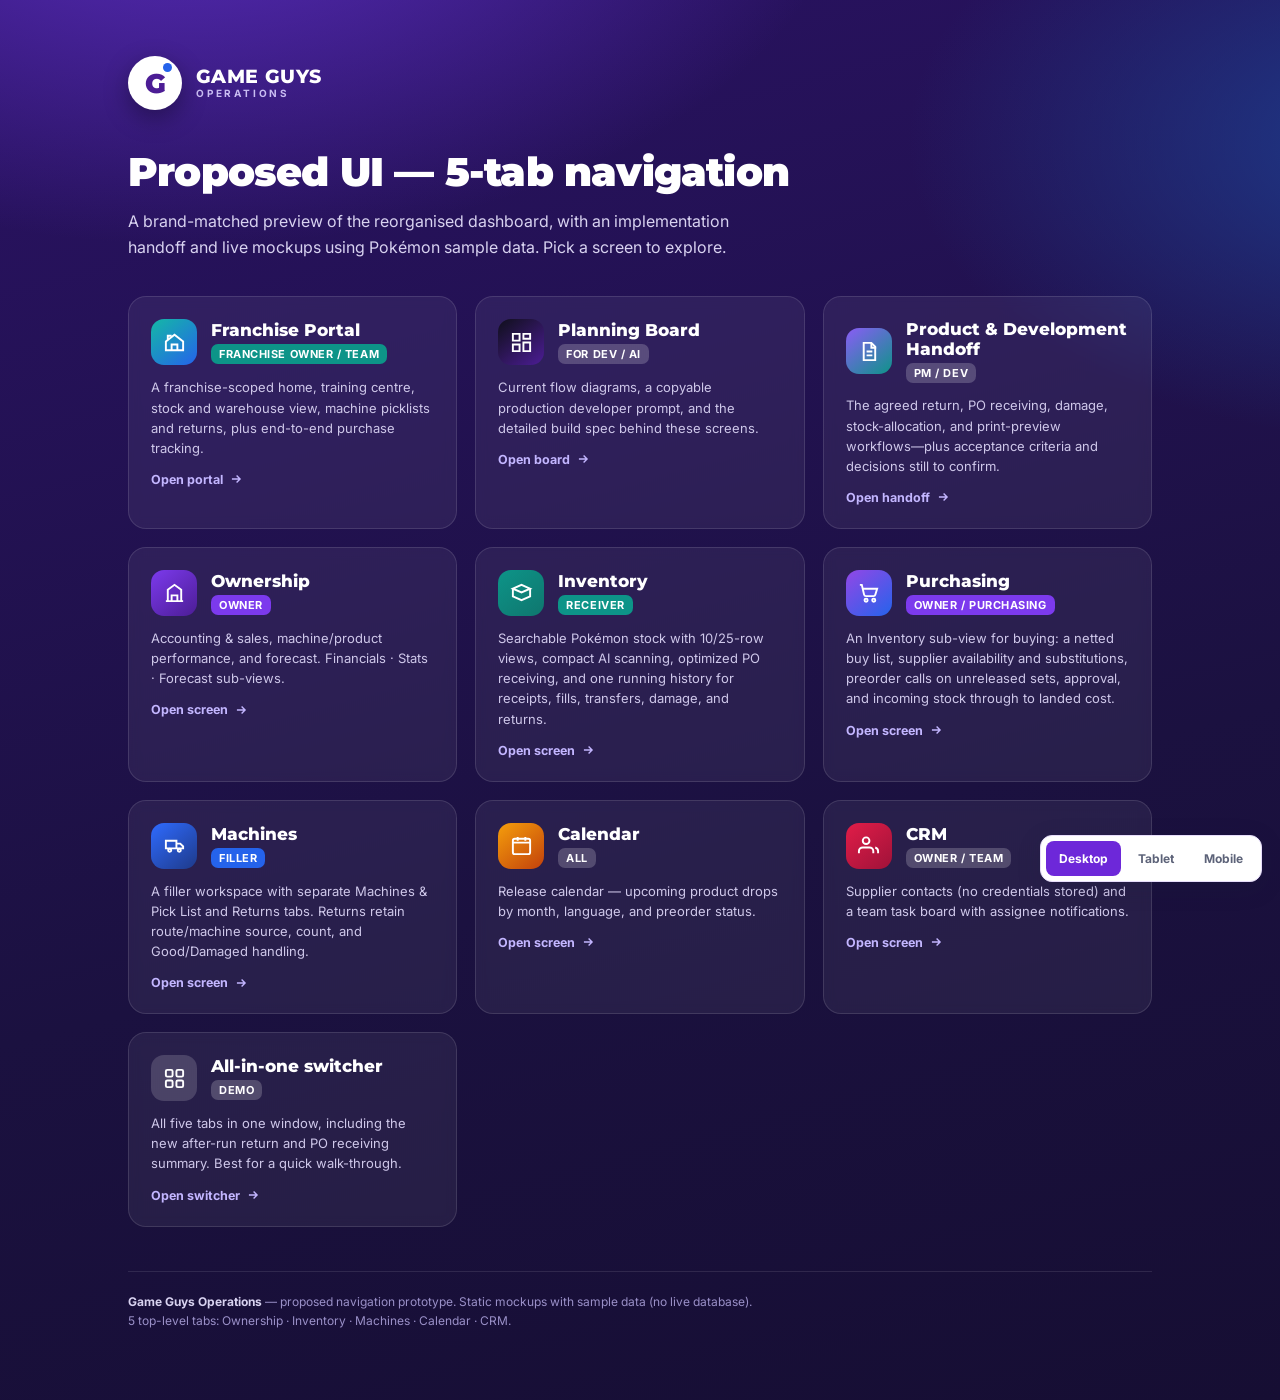
==== commit 5b598adc: "Add franchise operations portal" ====
--- a/index.html
+++ b/index.html
@@ -44,6 +44,7 @@
   .i-crm{background:linear-gradient(140deg,#e11d48,#9f1239)}
   .i-hand{background:linear-gradient(140deg,#8b5cf6,#0d9488)}
   .i-pur{background:linear-gradient(140deg,#9347e6,#2563eb)}
+  .i-fran{background:linear-gradient(140deg,#14b8a6,#2563eb)}
   .i-all{background:rgba(255,255,255,.16)}
   .tt{font-family:var(--display);font-weight:800;font-size:17px}
   .who{font-size:11px;font-weight:700;letter-spacing:.05em;padding:3px 8px;border-radius:7px;color:#fff;display:inline-block;margin-top:4px}
@@ -79,6 +80,13 @@
   <p class="lede">A brand-matched preview of the reorganised dashboard, with an implementation handoff and live mockups using Pokémon sample data. Pick a screen to explore.</p>
 
   <div class="grid">
+    <a class="card" href="franchise.html">
+      <div class="row"><div class="ic i-fran"><svg viewBox="0 0 24 24"><path d="M3 11l9-7 9 7v9H3zM9 20v-6h6v6"/><path d="M5 9V5h4"/></svg></div>
+        <div><div class="tt">Franchise Portal</div><span class="who w-recv">FRANCHISE OWNER / TEAM</span></div></div>
+      <div class="desc">A franchise-scoped home, training centre, stock and warehouse view, machine picklists and returns, plus end-to-end purchase tracking.</div>
+      <span class="go">Open portal <svg viewBox="0 0 24 24"><path d="M5 12h14M13 6l6 6-6 6"/></svg></span>
+    </a>
+
     <a class="card" href="board.html">
       <div class="row"><div class="ic" style="background:linear-gradient(140deg,#0f0f1a,#4c1d95)"><svg viewBox="0 0 24 24"><path d="M3 3h7v7H3zM14 3h7v5h-7zM14 12h7v9h-7zM3 14h7v7H3z"/></svg></div>
         <div><div class="tt">Planning Board</div><span class="who w-all">FOR DEV / AI</span></div></div>
